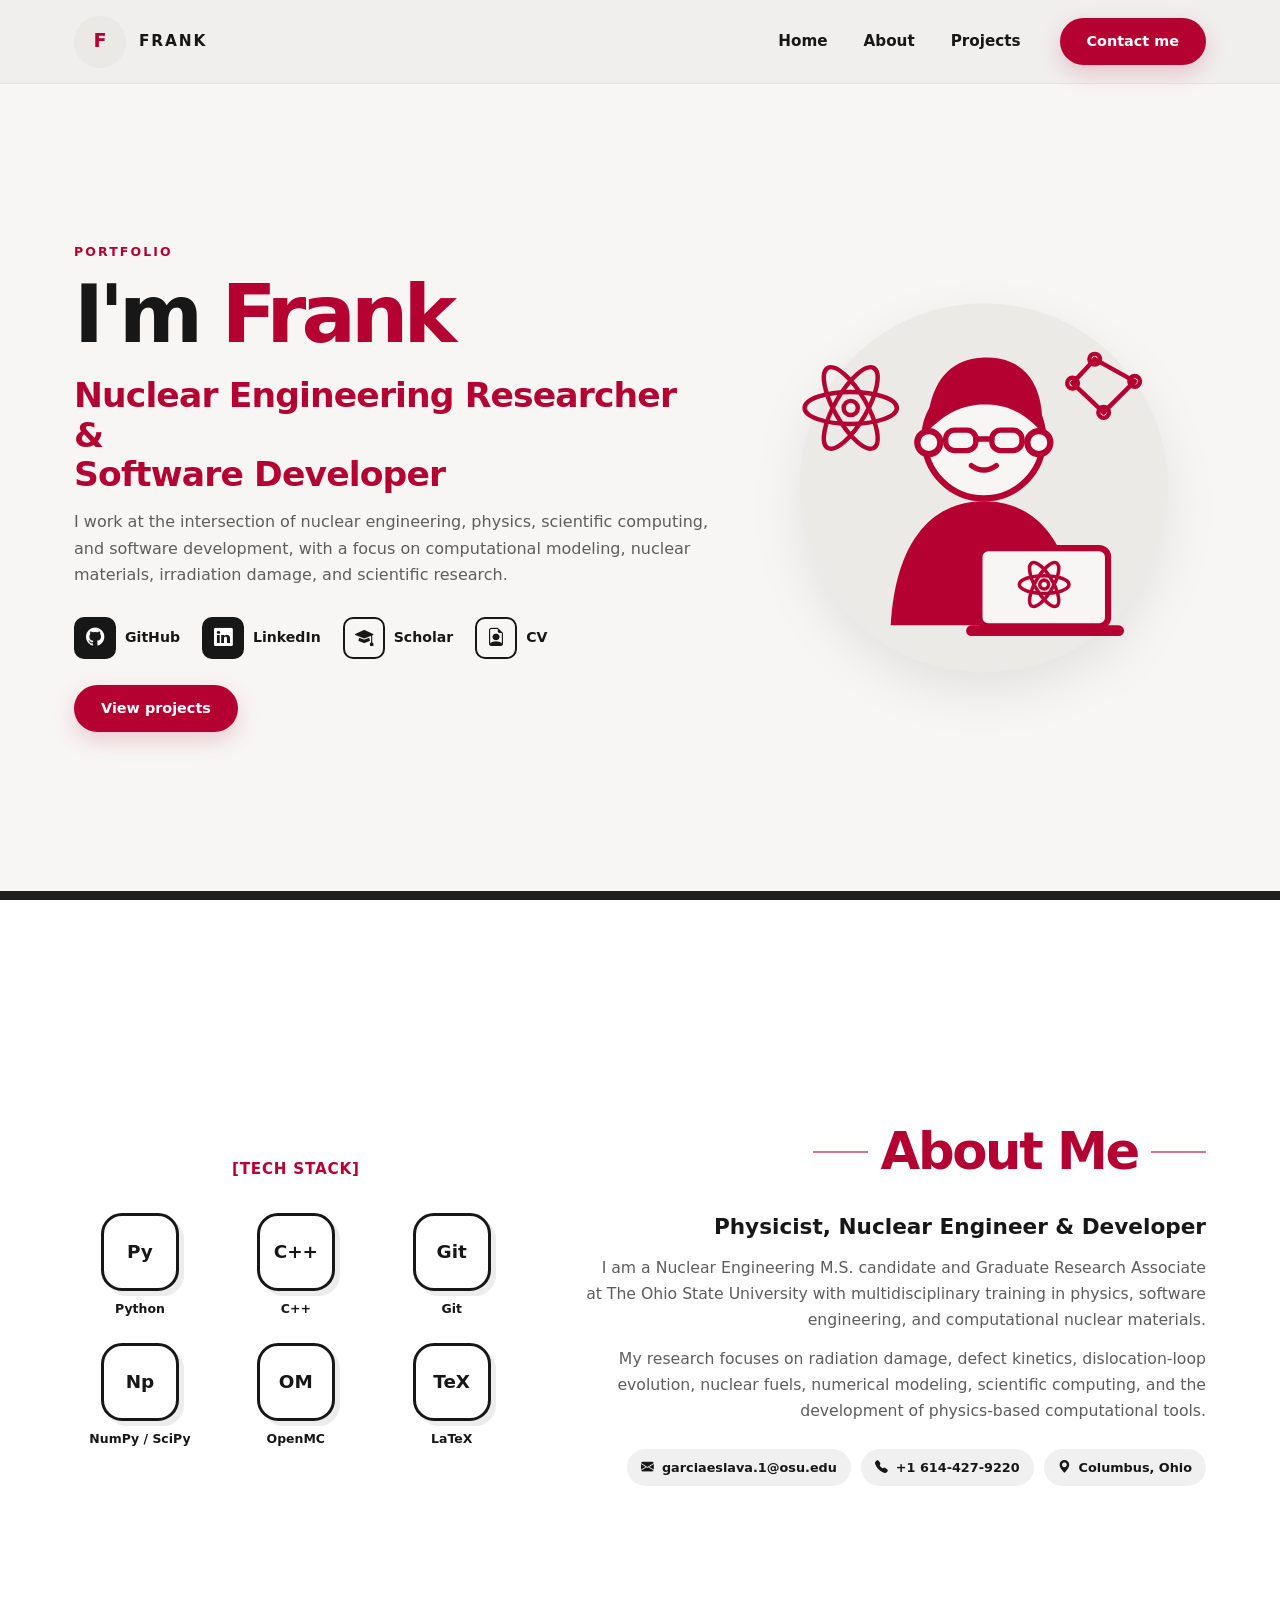
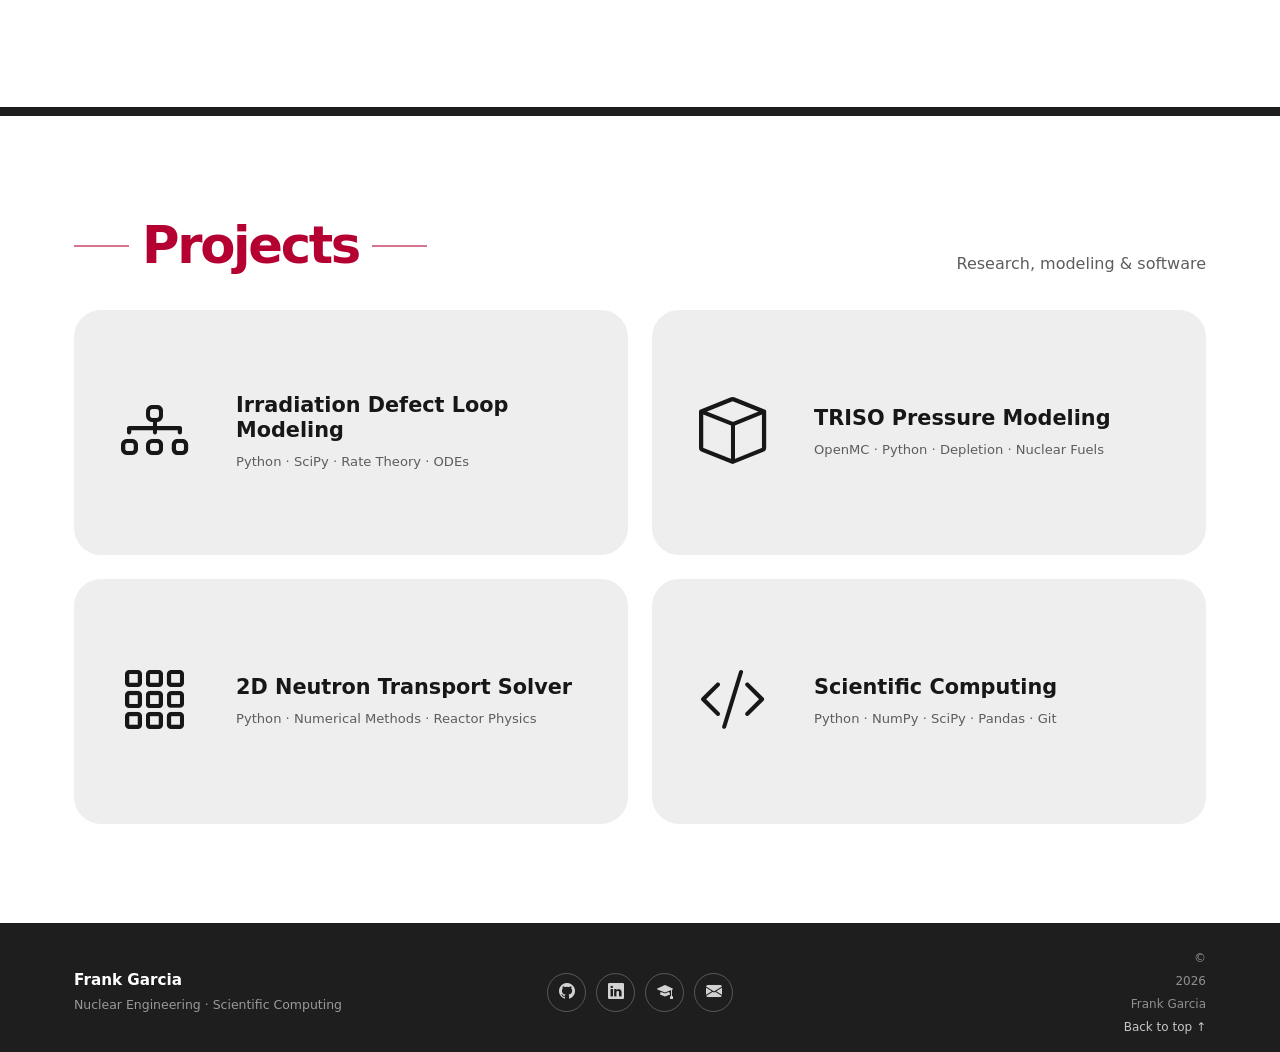
==== index.html @ aa509384 "Initial portfolio" ====
<!DOCTYPE html>
<html lang="en">

<head>
  <meta charset="UTF-8">

  <meta
    name="viewport"
    content="width=device-width, initial-scale=1.0"
  >

  <meta
    name="description"
    content="Frank Garcia — Nuclear engineering researcher, physicist, and software developer specializing in computational nuclear materials and scientific computing."
  >

  <meta name="author" content="Frank Garcia">

  <title>Frank Garcia | Portfolio</title>


  <!-- Bootstrap -->
  <link
    href="https://cdn.jsdelivr.net/npm/bootstrap@5.3.8/dist/css/bootstrap.min.css"
    rel="stylesheet"
  >

  <!-- Bootstrap Icons -->
  <link
    rel="stylesheet"
    href="https://cdn.jsdelivr.net/npm/bootstrap-icons@1.11.3/font/bootstrap-icons.min.css"
  >

  <!-- Custom styles - must come AFTER Bootstrap -->
  <link rel="stylesheet" href="styles.css">

</head>


<body>


<!-- =========================================================
     NAVBAR
========================================================= -->

<header class="site-header sticky-top">

  <nav class="navbar navbar-expand-lg">

    <div class="container portfolio-container">

      <a class="navbar-brand brand" href="#home">

        <span class="brand-mark">
          F
        </span>

        <span class="brand-text">
          FRANK
        </span>

      </a>


      <button
        class="navbar-toggler"
        type="button"
        data-bs-toggle="collapse"
        data-bs-target="#navbarMenu"
        aria-controls="navbarMenu"
        aria-expanded="false"
        aria-label="Toggle navigation"
      >
        <span class="navbar-toggler-icon"></span>
      </button>


      <div
        class="collapse navbar-collapse"
        id="navbarMenu"
      >

        <ul class="navbar-nav ms-auto align-items-lg-center">

          <li class="nav-item">
            <a class="nav-link" href="#home">
              Home
            </a>
          </li>

          <li class="nav-item">
            <a class="nav-link" href="#about">
              About
            </a>
          </li>

          <li class="nav-item">
            <a class="nav-link" href="#projects">
              Projects
            </a>
          </li>

          <li class="nav-item nav-contact">

            <a
              class="btn btn-main btn-contact"
              href="mailto:garciaeslava.1@osu.edu"
            >
              Contact me
            </a>

          </li>

        </ul>

      </div>

    </div>

  </nav>

</header>



<main>


<!-- =========================================================
     HOME
========================================================= -->

<section
  id="home"
  class="page-section hero"
>

  <div class="container portfolio-container">

    <div class="row align-items-center g-5">


      <!-- HERO TEXT -->

      <div class="col-lg-7">

        <p class="eyebrow">
          PORTFOLIO
        </p>


        <h1>
          I'm <span>Frank</span>
        </h1>


        <h2>
          Nuclear Engineering Researcher &amp;<br>
          Software Developer
        </h2>


        <p class="hero-text">

          I work at the intersection of nuclear engineering,
          physics, scientific computing, and software development,
          with a focus on computational modeling, nuclear materials,
          irradiation damage, and scientific research.

        </p>



        <!-- SOCIAL LINKS -->

        <div class="social-row">


          <a
            class="social-link"
            href="https://github.com/Worfran"
            target="_blank"
            rel="noreferrer"
          >
            <span class="social-icon">
              <i class="bi bi-github"></i>
            </span>

            <span>GitHub</span>
          </a>


          <a
            class="social-link"
            href="https://www.linkedin.com/in/frank-garcia-nuclear"
            target="_blank"
            rel="noreferrer"
          >
            <span class="social-icon">
              <i class="bi bi-linkedin"></i>
            </span>

            <span>LinkedIn</span>
          </a>


          <a
            class="social-link"
            href="https://scholar.google.com/citations?user=GPXcppIAAAAJ&hl=en"
            target="_blank"
            rel="noreferrer"
          >
            <span class="social-icon social-icon-outline">
              <i class="bi bi-mortarboard-fill"></i>
            </span>

            <span>Scholar</span>
          </a>


          <a
            class="social-link"
            href="assets/Frank_CV.pdf"
            target="_blank"
            rel="noreferrer"
          >
            <span class="social-icon social-icon-outline">
              <i class="bi bi-file-earmark-person"></i>
            </span>

            <span>CV</span>
          </a>


        </div>


        <a
          href="#projects"
          class="btn btn-main"
        >
          View projects
        </a>

      </div>



      <!-- =================================================
           HERO ILLUSTRATION
           Inline SVG so no external avatar file is needed.
      ================================================== -->

      <div class="col-lg-5">

        <div class="hero-visual">

          <svg
            class="research-avatar"
            viewBox="0 0 500 500"
            role="img"
            aria-label="Researcher working with scientific computing"
          >

            <!-- Background -->
            <circle
              class="avatar-background"
              cx="250"
              cy="250"
              r="208"
            />


            <!-- Atom decoration -->
            <g class="avatar-line avatar-decoration">

              <circle cx="100" cy="160" r="8"/>

              <ellipse
                cx="100"
                cy="160"
                rx="52"
                ry="18"
              />

              <ellipse
                cx="100"
                cy="160"
                rx="52"
                ry="18"
                transform="rotate(60 100 160)"
              />

              <ellipse
                cx="100"
                cy="160"
                rx="52"
                ry="18"
                transform="rotate(120 100 160)"
              />

            </g>


            <!-- Lattice decoration -->
            <g class="avatar-line avatar-decoration">

              <line x1="375" y1="105" x2="420" y2="130"/>
              <line x1="420" y1="130" x2="385" y2="165"/>
              <line x1="385" y1="165" x2="350" y2="132"/>
              <line x1="350" y1="132" x2="375" y2="105"/>

              <circle cx="375" cy="105" r="6"/>
              <circle cx="420" cy="130" r="6"/>
              <circle cx="385" cy="165" r="6"/>
              <circle cx="350" cy="132" r="6"/>

            </g>


            <!-- Body -->
            <path
              class="avatar-primary"
              d="
                M145 405
                C150 315 188 265 250 265
                C312 265 350 315 355 405
                Z
              "
            />


            <!-- Head -->
            <circle
              class="avatar-face"
              cx="250"
              cy="195"
              r="67"
            />


            <!-- Hair -->
            <path
              class="avatar-primary"
              d="
                M186 187
                C188 120 221 103 253 103
                C291 103 319 127 316 188
                C295 164 275 156 251 156
                C229 156 208 164 186 187
                Z
              "
            />


            <!-- Ears -->
            <circle
              class="avatar-face"
              cx="188"
              cy="199"
              r="13"
            />

            <circle
              class="avatar-face"
              cx="312"
              cy="199"
              r="13"
            />


            <!-- Glasses -->
            <g class="avatar-line">

              <rect
                x="207"
                y="185"
                width="34"
                height="23"
                rx="10"
              />

              <rect
                x="259"
                y="185"
                width="34"
                height="23"
                rx="10"
              />

              <line
                x1="241"
                y1="195"
                x2="259"
                y2="195"
              />

            </g>


            <!-- Face -->
            <g class="avatar-line">

              <path
                d="M236 225 Q250 235 264 225"
              />

            </g>


            <!-- Laptop -->
            <g>

              <rect
                class="avatar-laptop"
                x="245"
                y="318"
                width="145"
                height="88"
                rx="10"
              />


              <!-- atom on laptop -->
              <g class="avatar-line avatar-small-atom">

                <circle
                  cx="318"
                  cy="359"
                  r="5"
                />

                <ellipse
                  cx="318"
                  cy="359"
                  rx="28"
                  ry="10"
                />

                <ellipse
                  cx="318"
                  cy="359"
                  rx="28"
                  ry="10"
                  transform="rotate(60 318 359)"
                />

                <ellipse
                  cx="318"
                  cy="359"
                  rx="28"
                  ry="10"
                  transform="rotate(120 318 359)"
                />

              </g>


              <rect
                class="avatar-primary"
                x="230"
                y="405"
                width="178"
                height="12"
                rx="6"
              />

            </g>


          </svg>

        </div>

      </div>


    </div>

  </div>

</section>



<!-- =========================================================
     ABOUT
========================================================= -->

<section
  id="about"
  class="page-section about"
>

  <div class="container portfolio-container">

    <div class="row align-items-center g-5">


      <!-- =================================================
           TECH STACK
      ================================================== -->

      <div class="col-lg-5">

        <div class="tech-panel">

          <p class="section-kicker">
            [TECH STACK]
          </p>


          <div class="row g-4">


            <div class="col-4">

              <div class="tech">

                <div class="tech-logo">
                  Py
                </div>

                <span>Python</span>

              </div>

            </div>


            <div class="col-4">

              <div class="tech">

                <div class="tech-logo">
                  C++
                </div>

                <span>C++</span>

              </div>

            </div>


            <div class="col-4">

              <div class="tech">

                <div class="tech-logo">
                  Git
                </div>

                <span>Git</span>

              </div>

            </div>


            <div class="col-4">

              <div class="tech">

                <div class="tech-logo">
                  Np
                </div>

                <span>NumPy / SciPy</span>

              </div>

            </div>


            <div class="col-4">

              <div class="tech">

                <div class="tech-logo">
                  OM
                </div>

                <span>OpenMC</span>

              </div>

            </div>


            <div class="col-4">

              <div class="tech">

                <div class="tech-logo">
                  TeX
                </div>

                <span>LaTeX</span>

              </div>

            </div>


          </div>

        </div>

      </div>



      <!-- =================================================
           ABOUT TEXT
      ================================================== -->

      <div class="col-lg-7">

        <div class="about-copy">


          <div class="section-title-row section-title-right">

            <span class="title-line"></span>

            <h2>
              About Me
            </h2>

            <span class="title-line"></span>

          </div>


          <h3>
            Physicist, Nuclear Engineer &amp; Developer
          </h3>


          <p>

            I am a Nuclear Engineering M.S. candidate and
            Graduate Research Associate at The Ohio State University
            with multidisciplinary training in physics, software
            engineering, and computational nuclear materials.

          </p>


          <p>

            My research focuses on radiation damage, defect kinetics,
            dislocation-loop evolution, nuclear fuels, numerical
            modeling, scientific computing, and the development of
            physics-based computational tools.

          </p>



          <!-- CONTACT -->

          <div class="contact-row">


            <a
              href="mailto:garciaeslava.1@osu.edu"
              class="contact-pill"
            >

              <i class="bi bi-envelope-fill"></i>

              garciaeslava.1@osu.edu

            </a>


            <a
              href="tel:+16144279220"
              class="contact-pill"
            >

              <i class="bi bi-telephone-fill"></i>

              +1 614-427-9220

            </a>


            <span class="contact-pill">

              <i class="bi bi-geo-alt-fill"></i>

              Columbus, Ohio

            </span>


          </div>


        </div>

      </div>


    </div>

  </div>

</section>



<!-- =========================================================
     PROJECTS
========================================================= -->

<section
  id="projects"
  class="page-section projects"
>

  <div class="container portfolio-container">


    <!-- HEADER -->

    <div class="projects-header">

      <div class="section-title-row">

        <span class="title-line"></span>

        <h2>
          Projects
        </h2>

        <span class="title-line"></span>

      </div>


      <p>
        Research, modeling &amp; software
      </p>

    </div>



    <div class="row g-4">


      <!-- =================================================
           PROJECT 1
      ================================================== -->

      <div class="col-md-6">

        <article
          class="project-card"
          tabindex="0"
        >


          <!-- DEFAULT STATE -->

          <div class="project-summary">


            <div class="project-icon">
              <i class="bi bi-diagram-3"></i>
            </div>


            <div class="project-summary-copy">

              <h3>
                Irradiation Defect Loop Modeling
              </h3>

              <p>
                Python · SciPy · Rate Theory · ODEs
              </p>

            </div>


          </div>



          <!-- HOVER STATE -->

          <div class="project-details">

            <h3>
              Irradiation Defect Loop Modeling
            </h3>


            <p>

              Physics-based rate-theory modeling of
              irradiation-induced point defects and dislocation-loop
              evolution in uranium-based nuclear materials. The work
              combines stiff ODE systems, temperature-dependent defect
              kinetics, experimental TEM measurements, and nonlinear
              parameter estimation.

            </p>


            <!--
            When a publication/repository becomes public,
            add the corresponding button here:

            <div class="project-actions">

              <a
                class="project-link"
                href="YOUR_GITHUB_URL"
                target="_blank"
                rel="noreferrer"
              >
                <i class="bi bi-github"></i>
                GitHub
              </a>

              <a
                class="project-link"
                href="YOUR_PUBLICATION_URL"
                target="_blank"
                rel="noreferrer"
              >
                <i class="bi bi-file-earmark-text"></i>
                Publication
              </a>

            </div>
            -->

          </div>


        </article>

      </div>



      <!-- =================================================
           PROJECT 2
      ================================================== -->

      <div class="col-md-6">

        <article
          class="project-card"
          tabindex="0"
        >


          <div class="project-summary">


            <div class="project-icon">
              <i class="bi bi-box"></i>
            </div>


            <div class="project-summary-copy">

              <h3>
                TRISO Pressure Modeling
              </h3>

              <p>
                OpenMC · Python · Depletion · Nuclear Fuels
              </p>

            </div>


          </div>



          <div class="project-details">

            <h3>
              TRISO Pressure Modeling
            </h3>


            <p>

              Computational modeling of internal pressure buildup
              in TRISO fuel particles caused by helium and
              fission-gas production. OpenMC depletion calculations
              are coupled with gas-inventory and thermodynamic
              calculations to study pressure evolution during
              irradiation and post-irradiation cooling.

            </p>


            <!--
            Optional links go here when available.
            -->


          </div>


        </article>

      </div>



      <!-- =================================================
           PROJECT 3
      ================================================== -->

      <div class="col-md-6">

        <article
          class="project-card"
          tabindex="0"
        >


          <div class="project-summary">


            <div class="project-icon">
              <i class="bi bi-grid-3x3-gap"></i>
            </div>


            <div class="project-summary-copy">

              <h3>
                2D Neutron Transport Solver
              </h3>

              <p>
                Python · Numerical Methods · Reactor Physics
              </p>

            </div>


          </div>



          <div class="project-details">

            <h3>
              2D Neutron Transport Solver
            </h3>


            <p>

              Development of a two-dimensional one-group neutron
              transport solver for reactor-physics calculations,
              including numerical discretization, transport boundary
              conditions, matrix construction, numerical solution,
              and verification.

            </p>


            <!--
            Optional GitHub link can go here.
            -->


          </div>


        </article>

      </div>



      <!-- =================================================
           PROJECT 4
      ================================================== -->

      <div class="col-md-6">

        <article
          class="project-card"
          tabindex="0"
        >


          <div class="project-summary">


            <div class="project-icon">
              <i class="bi bi-code-slash"></i>
            </div>


            <div class="project-summary-copy">

              <h3>
                Scientific Computing
              </h3>

              <p>
                Python · NumPy · SciPy · Pandas · Git
              </p>

            </div>


          </div>



          <div class="project-details">

            <h3>
              Scientific Computing &amp; Data Analysis
            </h3>


            <p>

              Development of scientific-computing tools for numerical
              simulation, data processing, visualization, parameter
              estimation, optimization, and reproducible computational
              workflows across physics and nuclear engineering
              applications.

            </p>


            <!--
            Use this when you have a specific repository:

            <div class="project-actions">

              <a
                class="project-link"
                href="YOUR_REPOSITORY_URL"
                target="_blank"
                rel="noreferrer"
              >
                <i class="bi bi-github"></i>
                GitHub
              </a>

            </div>
            -->


          </div>


        </article>

      </div>


    </div>

  </div>

</section>


</main>



<!-- =========================================================
     FOOTER
========================================================= -->

<footer class="site-footer">

  <div class="container portfolio-container">

    <div class="footer-content">


      <div>

        <strong>
          Frank Garcia
        </strong>

        <p>
          Nuclear Engineering · Scientific Computing
        </p>

      </div>



      <div class="footer-links">


        <a
          href="https://github.com/Worfran"
          target="_blank"
          rel="noreferrer"
          aria-label="GitHub"
        >
          <i class="bi bi-github"></i>
        </a>


        <a
          href="https://www.linkedin.com/in/frank-garcia-nuclear"
          target="_blank"
          rel="noreferrer"
          aria-label="LinkedIn"
        >
          <i class="bi bi-linkedin"></i>
        </a>


        <a
          href="https://scholar.google.com/citations?user=GPXcppIAAAAJ&hl=en"
          target="_blank"
          rel="noreferrer"
          aria-label="Google Scholar"
        >
          <i class="bi bi-mortarboard-fill"></i>
        </a>


        <a
          href="mailto:garciaeslava.1@osu.edu"
          aria-label="Email"
        >
          <i class="bi bi-envelope-fill"></i>
        </a>


      </div>



      <div class="footer-copyright">

        © <span id="year"></span> Frank Garcia

        <a href="#home">
          Back to top ↑
        </a>

      </div>


    </div>

  </div>

</footer>



<!-- Bootstrap JS -->
<script
  src="https://cdn.jsdelivr.net/npm/bootstrap@5.3.8/dist/js/bootstrap.bundle.min.js"
></script>


<script>

  document.getElementById("year").textContent =
    new Date().getFullYear();


  /*
   * Close mobile menu after selecting a navigation link.
   */

  const navbarMenu =
    document.getElementById("navbarMenu");


  document
    .querySelectorAll("#navbarMenu .nav-link")
    .forEach((link) => {

      link.addEventListener("click", () => {

        if (navbarMenu.classList.contains("show")) {

          bootstrap.Collapse
            .getOrCreateInstance(navbarMenu)
            .hide();

        }

      });

    });

</script>


</body>

</html>
---- styles.css ----
/* ==========================================================
   VARIABLES
========================================================== */

:root {

  --accent: #b50032;
  --accent-dark: #870026;

  --ink: #171717;
  --muted: #5d5d5d;

  --paper: #f7f6f4;
  --white: #ffffff;

  --card: #eeeeee;
  --light-border: #dedede;

  --dark: #1e1e1e;

  --nav-height: 84px;

  /*
   * This restores approximately the width of the
   * ORIGINAL version you preferred.
   */
  --portfolio-width: 1180px;

}



/* ==========================================================
   RESET / BOOTSTRAP OVERRIDES
========================================================== */

html {

  scroll-behavior: smooth;

  scroll-padding-top:
    var(--nav-height);

}


body {

  margin: 0;

  color:
    var(--ink);

  background:
    var(--dark);

  font-family:
    Inter,
    ui-sans-serif,
    system-ui,
    -apple-system,
    BlinkMacSystemFont,
    "Segoe UI",
    sans-serif;

  overflow-x:
    hidden;

}


/*
 * IMPORTANT
 *
 * Bootstrap normally makes <a> elements blue.
 * We override that globally here.
 */

a,
a:visited {

  color:
    inherit;

  text-decoration:
    none;

}


a:hover {

  color:
    inherit;

}



/* ==========================================================
   PORTFOLIO WIDTH
========================================================== */

/*
 * Bootstrap's normal .container becomes too wide on your
 * monitor.
 *
 * This brings back the horizontal margins from the first
 * version.
 */

.portfolio-container {

  width:
    100%;

  max-width:
    var(--portfolio-width) !important;

  padding-left:
    24px;

  padding-right:
    24px;

}



/* ==========================================================
   NAVBAR
========================================================== */

.site-header {

  height:
    var(--nav-height);

  background:
    rgba(247, 246, 244, 0.97);

  border-bottom:
    1px solid
    rgba(0, 0, 0, 0.05);

  backdrop-filter:
    blur(12px);

}


.navbar {

  height:
    100%;

  padding:
    0;

}


.navbar-brand {

  padding:
    0;

  margin:
    0;

}


.brand {

  display:
    flex;

  align-items:
    center;

  gap:
    13px;

}


.brand-mark {

  width:
    52px;

  height:
    52px;

  display:
    grid;

  place-items:
    center;

  border-radius:
    50%;

  background:
    #ebe9e6;

  color:
    var(--accent);

  font-size:
    1.2rem;

  font-weight:
    900;

}


.brand-text {

  color:
    var(--ink);

  font-size:
    0.96rem;

  font-weight:
    800;

  letter-spacing:
    0.12em;

}


.navbar-nav {

  gap:
    10px;

}


.nav-link {

  position:
    relative;

  padding:
    12px 13px !important;

  color:
    var(--ink) !important;

  font-size:
    0.95rem;

  font-weight:
    650;

}


.nav-link::after {

  content:
    "";

  position:
    absolute;

  left:
    13px;

  bottom:
    5px;

  width:
    0;

  height:
    2px;

  background:
    var(--accent);

  transition:
    width 0.2s ease;

}


.nav-link:hover::after {

  width:
    calc(100% - 26px);

}


.nav-contact {

  margin-left:
    16px;

}


.btn-main {

  padding:
    13px 27px;

  border:
    0;

  border-radius:
    999px;

  background:
    var(--accent);

  color:
    white !important;

  font-size:
    0.9rem;

  font-weight:
    800;

  box-shadow:
    0 8px 22px
    rgba(181, 0, 50, 0.18);

  transition:
    background 0.2s ease,
    transform 0.2s ease,
    box-shadow 0.2s ease;

}


.btn-main:hover,
.btn-main:focus {

  background:
    var(--accent-dark);

  color:
    white !important;

  transform:
    translateY(-2px);

  box-shadow:
    0 11px 28px
    rgba(181, 0, 50, 0.24);

}



/* ==========================================================
   FULL SCREEN SECTIONS
========================================================== */

/*
 * Every page fills at least one browser viewport.
 *
 * If content ever becomes taller, it is allowed to grow
 * rather than being clipped.
 */

.page-section {

  min-height:
    calc(
      100vh -
      var(--nav-height)
    );

  display:
    flex;

  align-items:
    center;

  border-bottom:
    9px solid
    var(--dark);

  scroll-margin-top:
    var(--nav-height);

}



/* ==========================================================
   HERO
========================================================== */

.hero {

  background:
    var(--paper);

}


.eyebrow {

  margin:
    0 0 14px;

  color:
    var(--accent);

  font-size:
    0.78rem;

  font-weight:
    900;

  letter-spacing:
    0.17em;

}


.hero h1 {

  margin:
    0;

  color:
    var(--ink);

  font-size:
    clamp(
      3.7rem,
      6.3vw,
      5.8rem
    );

  font-weight:
    750;

  line-height:
    0.95;

  letter-spacing:
    -0.06em;

}


.hero h1 span {

  color:
    var(--accent);

}


.hero h2 {

  margin:
    24px 0 15px;

  color:
    var(--accent);

  font-size:
    clamp(
      1.6rem,
      2.7vw,
      2.2rem
    );

  font-weight:
    750;

  line-height:
    1.14;

  letter-spacing:
    -0.025em;

}


.hero-text {

  max-width:
    670px;

  margin:
    0;

  color:
    var(--muted);

  font-size:
    1rem;

  line-height:
    1.65;

}



/* ==========================================================
   HERO SOCIAL LINKS
========================================================== */

.social-row {

  display:
    flex;

  flex-wrap:
    wrap;

  align-items:
    center;

  gap:
    22px;

  margin:
    28px 0 26px;

}


.social-link,
.social-link:visited {

  display:
    flex;

  align-items:
    center;

  gap:
    9px;

  color:
    var(--ink);

  font-size:
    0.88rem;

  font-weight:
    700;

  transition:
    color 0.2s ease,
    transform 0.2s ease;

}


.social-link:hover {

  color:
    var(--accent);

  transform:
    translateY(-2px);

}


.social-icon {

  width:
    42px;

  height:
    42px;

  display:
    grid;

  place-items:
    center;

  border-radius:
    10px;

  background:
    var(--ink);

  color:
    white;

  font-size:
    1.15rem;

  transition:
    background 0.2s ease,
    border-color 0.2s ease,
    color 0.2s ease;

}


.social-icon-outline {

  background:
    transparent;

  color:
    var(--ink);

  border:
    2px solid
    var(--ink);

}


.social-link:hover
.social-icon {

  background:
    var(--accent);

  border-color:
    var(--accent);

  color:
    white;

}



/* ==========================================================
   NEW HERO AVATAR
========================================================== */

.hero-visual {

  display:
    flex;

  justify-content:
    center;

  align-items:
    center;

}


.research-avatar {

  width:
    min(
      100%,
      445px
    );

  height:
    auto;

  filter:
    drop-shadow(
      0 20px 24px
      rgba(0, 0, 0, 0.08)
    );

}


.avatar-background {

  fill:
    #eceae7;

}


.avatar-primary {

  fill:
    var(--accent);

}


.avatar-face {

  fill:
    #f7f6f4;

  stroke:
    var(--accent);

  stroke-width:
    7px;

}


.avatar-line {

  fill:
    none;

  stroke:
    var(--accent);

  stroke-width:
    6px;

  stroke-linecap:
    round;

  stroke-linejoin:
    round;

}


.avatar-decoration {

  stroke-width:
    5px;

}


.avatar-laptop {

  fill:
    #f7f6f4;

  stroke:
    var(--accent);

  stroke-width:
    7px;

}


.avatar-small-atom {

  stroke-width:
    4px;

}



/* ==========================================================
   ABOUT
========================================================== */

.about {

  background:
    var(--white);

}


.tech-panel {

  max-width:
    480px;

}


.section-kicker {

  margin:
    0 0 32px;

  color:
    var(--accent);

  font-size:
    0.95rem;

  font-weight:
    900;

  letter-spacing:
    0.05em;

  text-align:
    center;

}


.tech {

  display:
    flex;

  flex-direction:
    column;

  align-items:
    center;

  gap:
    9px;

  color:
    var(--ink);

  font-size:
    0.78rem;

  font-weight:
    700;

  text-align:
    center;

}


.tech-logo {

  width:
    78px;

  height:
    78px;

  display:
    grid;

  place-items:
    center;

  border:
    3px solid
    var(--ink);

  border-radius:
    21px;

  background:
    white;

  color:
    var(--ink);

  font-size:
    1.15rem;

  font-weight:
    900;

  box-shadow:
    5px 5px 0
    #ececec;

  transition:
    transform 0.2s ease,
    color 0.2s ease,
    border-color 0.2s ease;

}


.tech:hover
.tech-logo {

  transform:
    translateY(-4px);

  color:
    var(--accent);

  border-color:
    var(--accent);

}



/* ==========================================================
   SECTION TITLES
========================================================== */

.section-title-row {

  display:
    flex;

  align-items:
    center;

  gap:
    13px;

}


.section-title-right {

  justify-content:
    flex-end;

}


.section-title-row h2 {

  margin:
    0;

  color:
    var(--accent);

  font-size:
    clamp(
      2.4rem,
      4vw,
      3.2rem
    );

  font-weight:
    750;

  letter-spacing:
    -0.045em;

}


.title-line {

  width:
    55px;

  height:
    2px;

  background:
    var(--accent);

  opacity:
    0.55;

}



/* ==========================================================
   ABOUT TEXT
========================================================== */

.about-copy {

  text-align:
    right;

}


.about-copy h3 {

  margin:
    31px 0 16px;

  color:
    var(--ink);

  font-size:
    1.35rem;

  font-weight:
    750;

}


.about-copy p {

  max-width:
    620px;

  margin:
    0 0 13px auto;

  color:
    var(--muted);

  font-size:
    0.98rem;

  line-height:
    1.65;

}


.contact-row {

  display:
    flex;

  justify-content:
    flex-end;

  flex-wrap:
    wrap;

  gap:
    10px;

  margin-top:
    25px;

}


.contact-pill,
.contact-pill:visited {

  display:
    inline-flex;

  align-items:
    center;

  gap:
    8px;

  padding:
    9px 14px;

  border-radius:
    999px;

  background:
    #f0f0f0;

  color:
    var(--ink);

  font-size:
    0.8rem;

  font-weight:
    700;

  transition:
    transform 0.2s ease,
    background 0.2s ease,
    color 0.2s ease;

}


a.contact-pill:hover {

  transform:
    translateY(-2px);

  background:
    var(--accent);

  color:
    white;

}



/* ==========================================================
   PROJECTS
========================================================== */

.projects {

  background:
    white;

}


.projects-header {

  display:
    flex;

  justify-content:
    space-between;

  align-items:
    flex-end;

  gap:
    24px;

  margin-bottom:
    34px;

}


.projects-header p {

  margin:
    0;

  color:
    var(--muted);

  font-size:
    1rem;

}



/* ==========================================================
   PROJECT CARD
========================================================== */

.project-card {

  position:
    relative;

  height:
    245px;

  overflow:
    hidden;

  border:
    0;

  border-radius:
    27px;

  background:
    var(--card);

  color:
    var(--ink);

  cursor:
    pointer;

  outline:
    none;

  transition:
    background 0.28s ease,
    color 0.28s ease,
    transform 0.28s ease,
    box-shadow 0.28s ease;

}



/* DEFAULT CARD */

.project-summary {

  position:
    absolute;

  inset:
    0;

  display:
    grid;

  grid-template-columns:
    108px
    minmax(0, 1fr);

  align-items:
    center;

  gap:
    24px;

  padding:
    30px;

  opacity:
    1;

  transition:
    opacity 0.2s ease,
    transform 0.28s ease;

}


.project-icon {

  width:
    100px;

  height:
    100px;

  display:
    grid;

  place-items:
    center;

  color:
    var(--ink);

  font-size:
    4.2rem;

  transition:
    color 0.25s ease;

}


.project-summary-copy {

  min-width:
    0;

}


.project-summary h3 {

  margin:
    0 0 9px;

  color:
    var(--ink);

  font-size:
    1.3rem;

  font-weight:
    750;

  line-height:
    1.2;

}


.project-summary p {

  margin:
    0;

  color:
    var(--muted);

  font-size:
    0.82rem;

}



/* ==========================================================
   HOVER DESCRIPTION
========================================================== */

.project-details {

  position:
    absolute;

  inset:
    0;

  display:
    flex;

  flex-direction:
    column;

  justify-content:
    center;

  padding:
    32px 38px;

  opacity:
    0;

  transform:
    translateY(16px);

  pointer-events:
    none;

  transition:
    opacity 0.28s ease,
    transform 0.28s ease;

}


.project-details h3 {

  margin:
    0 0 12px;

  color:
    white;

  font-size:
    1.4rem;

  font-weight:
    750;

}


.project-details p {

  max-width:
    500px;

  margin:
    0;

  color:
    rgba(255, 255, 255, 0.92);

  font-size:
    0.87rem;

  line-height:
    1.58;

}



/* ==========================================================
   PROJECT HOVER
========================================================== */

.project-card:hover,
.project-card:focus,
.project-card:focus-within {

  background:
    var(--accent);

  transform:
    translateY(-5px);

  box-shadow:
    0 18px 40px
    rgba(0, 0, 0, 0.15);

}


.project-card:hover
.project-summary,

.project-card:focus
.project-summary,

.project-card:focus-within
.project-summary {

  opacity:
    0;

  transform:
    translateY(-15px);

}


.project-card:hover
.project-details,

.project-card:focus
.project-details,

.project-card:focus-within
.project-details {

  opacity:
    1;

  transform:
    translateY(0);

  pointer-events:
    auto;

}



/* ==========================================================
   OPTIONAL PROJECT LINKS
========================================================== */

.project-actions {

  display:
    flex;

  flex-wrap:
    wrap;

  gap:
    10px;

  margin-top:
    18px;

}


.project-link,
.project-link:visited {

  display:
    inline-flex;

  align-items:
    center;

  gap:
    7px;

  padding:
    8px 16px;

  border:
    1.5px solid white;

  border-radius:
    999px;

  color:
    white;

  font-size:
    0.73rem;

  font-weight:
    800;

  transition:
    background 0.2s ease,
    color 0.2s ease,
    transform 0.2s ease;

}


.project-link:hover {

  transform:
    translateY(-1px);

  background:
    white;

  color:
    var(--accent);

}



/* ==========================================================
   FOOTER
========================================================== */

.site-footer {

  background:
    var(--dark);

  color:
    rgba(255, 255, 255, 0.82);

}


.footer-content {

  min-height:
    120px;

  display:
    grid;

  grid-template-columns:
    1fr auto 1fr;

  align-items:
    center;

  gap:
    30px;

}


.footer-content strong {

  display:
    block;

  margin-bottom:
    4px;

  color:
    white;

  font-size:
    0.95rem;

}


.footer-content p {

  margin:
    0;

  color:
    rgba(255, 255, 255, 0.55);

  font-size:
    0.78rem;

}


.footer-links {

  display:
    flex;

  align-items:
    center;

  justify-content:
    center;

  gap:
    10px;

}


.footer-links a,
.footer-links a:visited {

  width:
    39px;

  height:
    39px;

  display:
    grid;

  place-items:
    center;

  border:
    1px solid
    rgba(255, 255, 255, 0.25);

  border-radius:
    50%;

  color:
    rgba(255, 255, 255, 0.8);

  transition:
    background 0.2s ease,
    border-color 0.2s ease,
    color 0.2s ease;

}


.footer-links a:hover {

  border-color:
    var(--accent);

  background:
    var(--accent);

  color:
    white;

}


.footer-copyright {

  display:
    flex;

  flex-direction:
    column;

  align-items:
    flex-end;

  gap:
    5px;

  color:
    rgba(255, 255, 255, 0.5);

  font-size:
    0.75rem;

}


.footer-copyright a,
.footer-copyright a:visited {

  color:
    rgba(255, 255, 255, 0.75);

}


.footer-copyright a:hover {

  color:
    white;

}



/* ==========================================================
   TABLET
========================================================== */

@media (max-width: 991px) {

  .page-section {

    min-height:
      calc(
        100vh -
        var(--nav-height)
      );

    padding:
      65px 0;

  }


  .navbar-collapse {

    margin-top:
      12px;

    padding:
      18px;

    border-radius:
      18px;

    background:
      white;

    box-shadow:
      0 12px 30px
      rgba(0, 0, 0, 0.1);

  }


  .nav-contact {

    margin:
      10px 0 0;

  }


  .btn-contact {

    width:
      100%;

  }


  .hero-visual {

    margin-top:
      10px;

  }


  .research-avatar {

    max-width:
      340px;

  }


  .tech-panel {

    margin:
      auto;

  }


  .section-title-right {

    justify-content:
      flex-start;

  }


  .about-copy {

    text-align:
      left;

  }


  .about-copy p {

    margin-left:
      0;

  }


  .contact-row {

    justify-content:
      flex-start;

  }


  .footer-content {

    grid-template-columns:
      1fr;

    padding:
      30px 0;

    text-align:
      center;

  }


  .footer-copyright {

    align-items:
      center;

  }

}



/* ==========================================================
   MOBILE
========================================================== */

@media (max-width: 767px) {

  :root {

    --nav-height:
      72px;

  }


  .portfolio-container {

    padding-left:
      20px;

    padding-right:
      20px;

  }


  .brand-mark {

    width:
      44px;

    height:
      44px;

  }


  .hero h1 {

    font-size:
      clamp(
        3.4rem,
        17vw,
        5rem
      );

  }


  .hero h2 br {

    display:
      none;

  }


  .research-avatar {

    max-width:
      300px;

  }


  .tech-logo {

    width:
      66px;

    height:
      66px;

    border-radius:
      17px;

    font-size:
      1rem;

  }


  .projects-header {

    flex-direction:
      column;

    align-items:
      flex-start;

  }


  .project-card {

    height:
      255px;

  }


  .project-summary {

    grid-template-columns:
      75px
      minmax(0, 1fr);

    gap:
      18px;

    padding:
      24px;

  }


  .project-icon {

    width:
      70px;

    height:
      70px;

    font-size:
      3rem;

  }


  .project-details {

    padding:
      25px;

  }

}
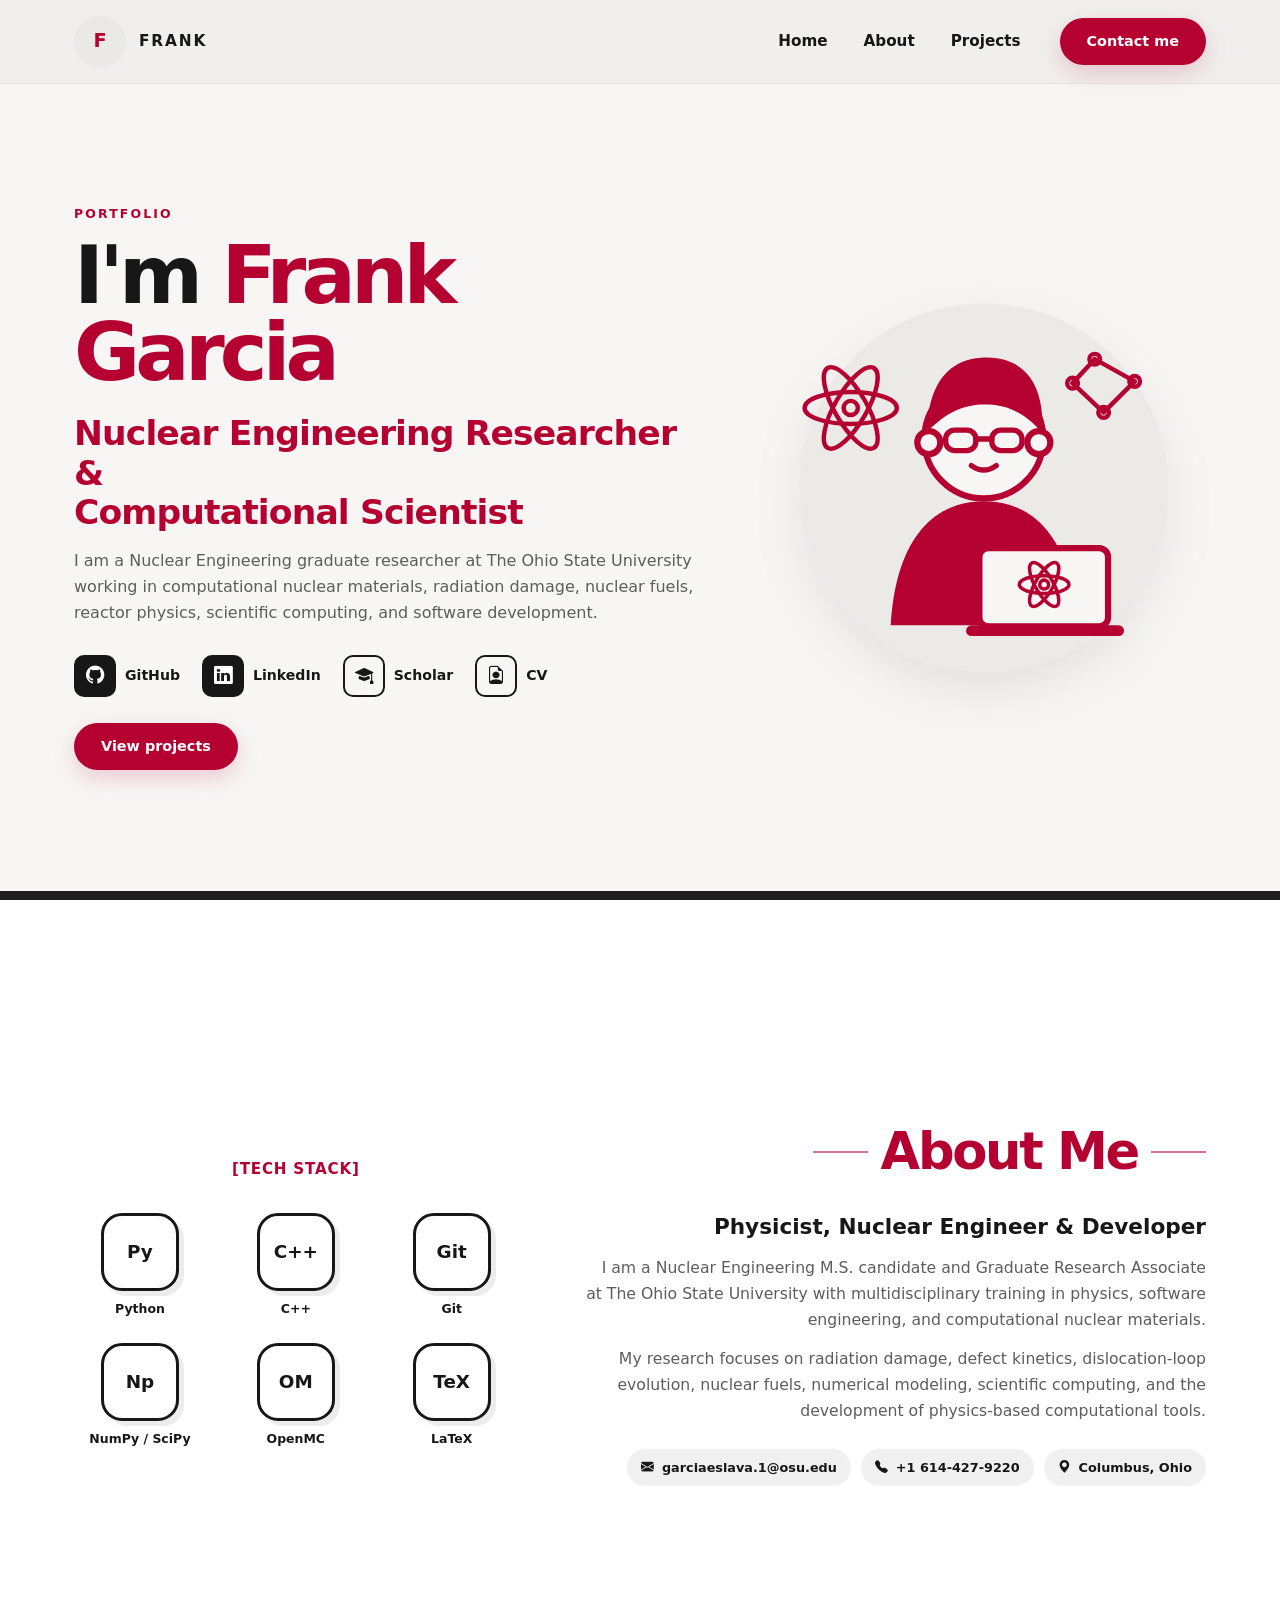
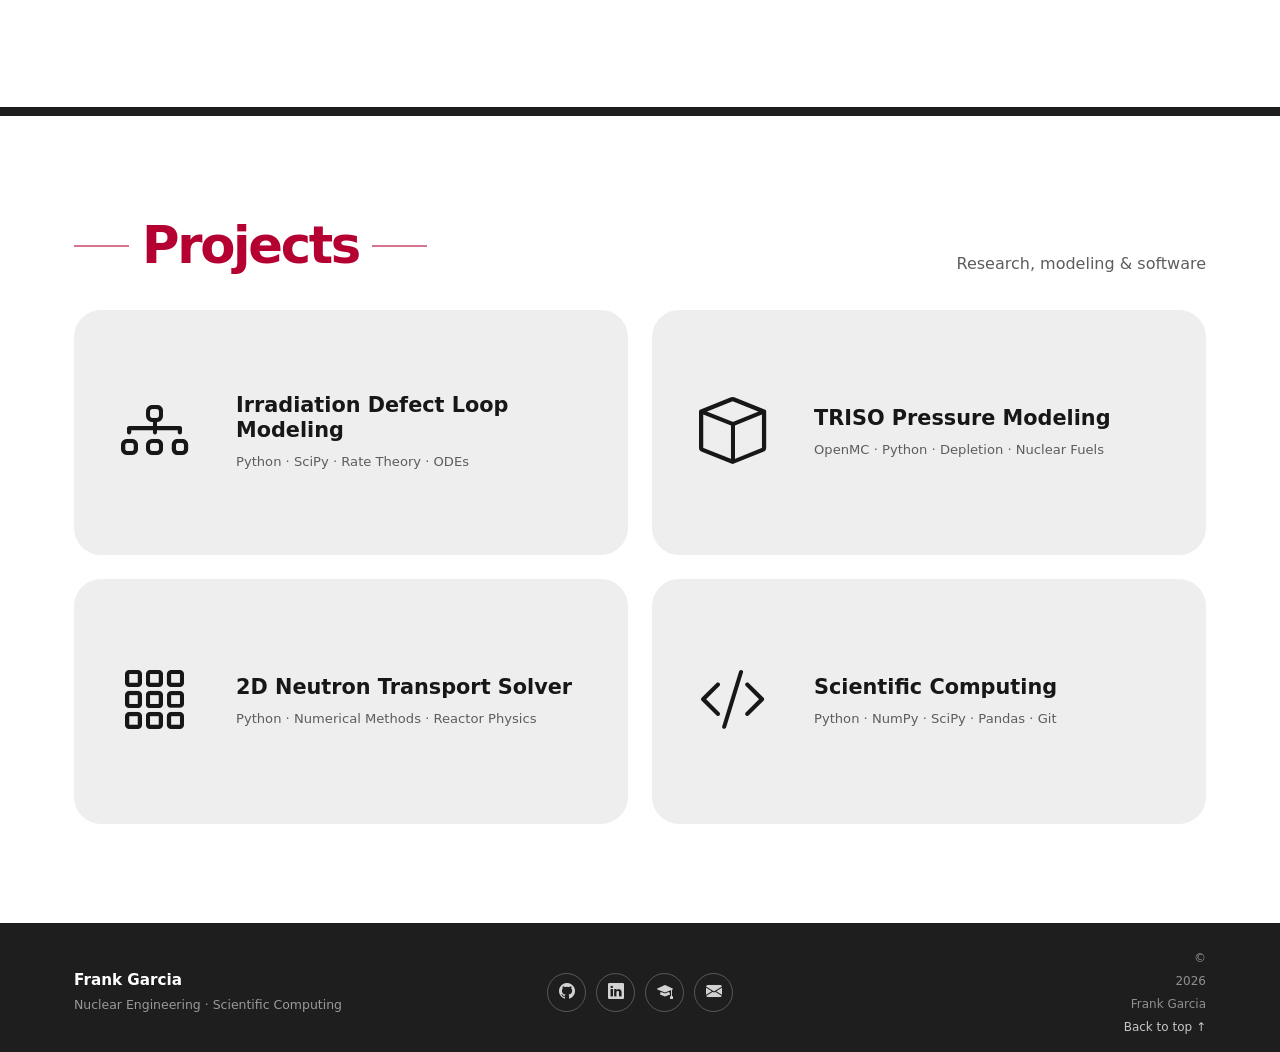
==== commit a67e901f: "Improving search results" ====
--- a/index.html
+++ b/index.html
@@ -9,14 +9,121 @@
     content="width=device-width, initial-scale=1.0"
   >
 
+  <!-- Primary SEO -->
+  <title>
+    Frank Garcia | Nuclear Engineering Researcher & Computational Scientist
+  </title>
+
   <meta
     name="description"
-    content="Frank Garcia — Nuclear engineering researcher, physicist, and software developer specializing in computational nuclear materials and scientific computing."
+    content="Frank Garcia is a Nuclear Engineering M.S. researcher at The Ohio State University working in computational nuclear materials, radiation damage, defect kinetics, nuclear fuels, reactor physics, and scientific computing."
   >
 
   <meta name="author" content="Frank Garcia">
 
-  <title>Frank Garcia | Portfolio</title>
+  <!-- Optional keywords.
+       Search engines such as Google generally do not use this
+       for ranking, but it does not hurt to keep it descriptive. -->
+  <meta
+    name="keywords"
+    content="
+      Frank Garcia,
+      Frank Garcia nuclear engineering,
+      Frank Garcia Ohio State,
+      nuclear engineering,
+      computational nuclear engineering,
+      computational nuclear materials,
+      nuclear materials,
+      radiation damage,
+      irradiation damage,
+      defect kinetics,
+      dislocation loops,
+      rate theory,
+      nuclear fuels,
+      TRISO fuel,
+      OpenMC,
+      reactor physics,
+      neutron transport,
+      scientific computing,
+      physics,
+      Python
+    "
+  >
+
+  <!-- Tell search engines they can index the site -->
+  <meta
+    name="robots"
+    content="index, follow"
+  >
+
+  <!-- Canonical page -->
+  <link
+    rel="canonical"
+    href="https://worfran.github.io/"
+  >
+
+
+  <!-- ==========================================
+       SOCIAL / SEARCH PREVIEW
+  =========================================== -->
+
+  <meta
+    property="og:title"
+    content="Frank Garcia | Nuclear Engineering Researcher"
+  >
+
+  <meta
+    property="og:description"
+    content="Portfolio of Frank Garcia — nuclear engineering, computational materials, radiation damage, nuclear fuels, and scientific computing."
+  >
+
+  <meta
+    property="og:type"
+    content="website"
+  >
+
+  <meta
+    property="og:url"
+    content="https://worfran.github.io/"
+  >
+
+
+  <!-- ==========================================
+       STRUCTURED DATA
+  =========================================== -->
+
+  <script type="application/ld+json">
+  {
+    "@context": "https://schema.org",
+    "@type": "Person",
+    "name": "Frank Garcia",
+    "url": "https://worfran.github.io/",
+    "jobTitle": "Graduate Research Associate",
+    "affiliation": {
+      "@type": "CollegeOrUniversity",
+      "name": "The Ohio State University"
+    },
+    "sameAs": [
+      "https://github.com/Worfran",
+      "https://www.linkedin.com/in/frank-garcia-nuclear",
+      "https://scholar.google.com/citations?user=GPXcppIAAAAJ&hl=en"
+    ],
+    "knowsAbout": [
+      "Nuclear Engineering",
+      "Computational Nuclear Materials",
+      "Radiation Damage",
+      "Defect Kinetics",
+      "Rate Theory",
+      "Nuclear Fuels",
+      "TRISO Fuel",
+      "Reactor Physics",
+      "Neutron Transport",
+      "Scientific Computing",
+      "Python",
+      "OpenMC"
+    ]
+  }
+  </script>
 
 
   <!-- Bootstrap -->
@@ -25,14 +132,16 @@
     rel="stylesheet"
   >
 
-  <!-- Bootstrap Icons -->
   <link
     rel="stylesheet"
     href="https://cdn.jsdelivr.net/npm/bootstrap-icons@1.11.3/font/bootstrap-icons.min.css"
   >
 
-  <!-- Custom styles - must come AFTER Bootstrap -->
-  <link rel="stylesheet" href="styles.css">
+  <!-- Custom CSS -->
+  <link
+    rel="stylesheet"
+    href="styles.css"
+  >
 
 </head>
 
@@ -151,23 +260,21 @@
 
 
         <h1>
-          I'm <span>Frank</span>
+          I'm <span>Frank Garcia</span>
         </h1>
 
 
         <h2>
           Nuclear Engineering Researcher &amp;<br>
-          Software Developer
+          Computational Scientist
         </h2>
 
 
         <p class="hero-text">
-
-          I work at the intersection of nuclear engineering,
-          physics, scientific computing, and software development,
-          with a focus on computational modeling, nuclear materials,
-          irradiation damage, and scientific research.
-
+          I am a Nuclear Engineering graduate researcher at The Ohio State
+          University working in computational nuclear materials, radiation
+          damage, nuclear fuels, reactor physics, scientific computing,
+          and software development.
         </p>
 
 
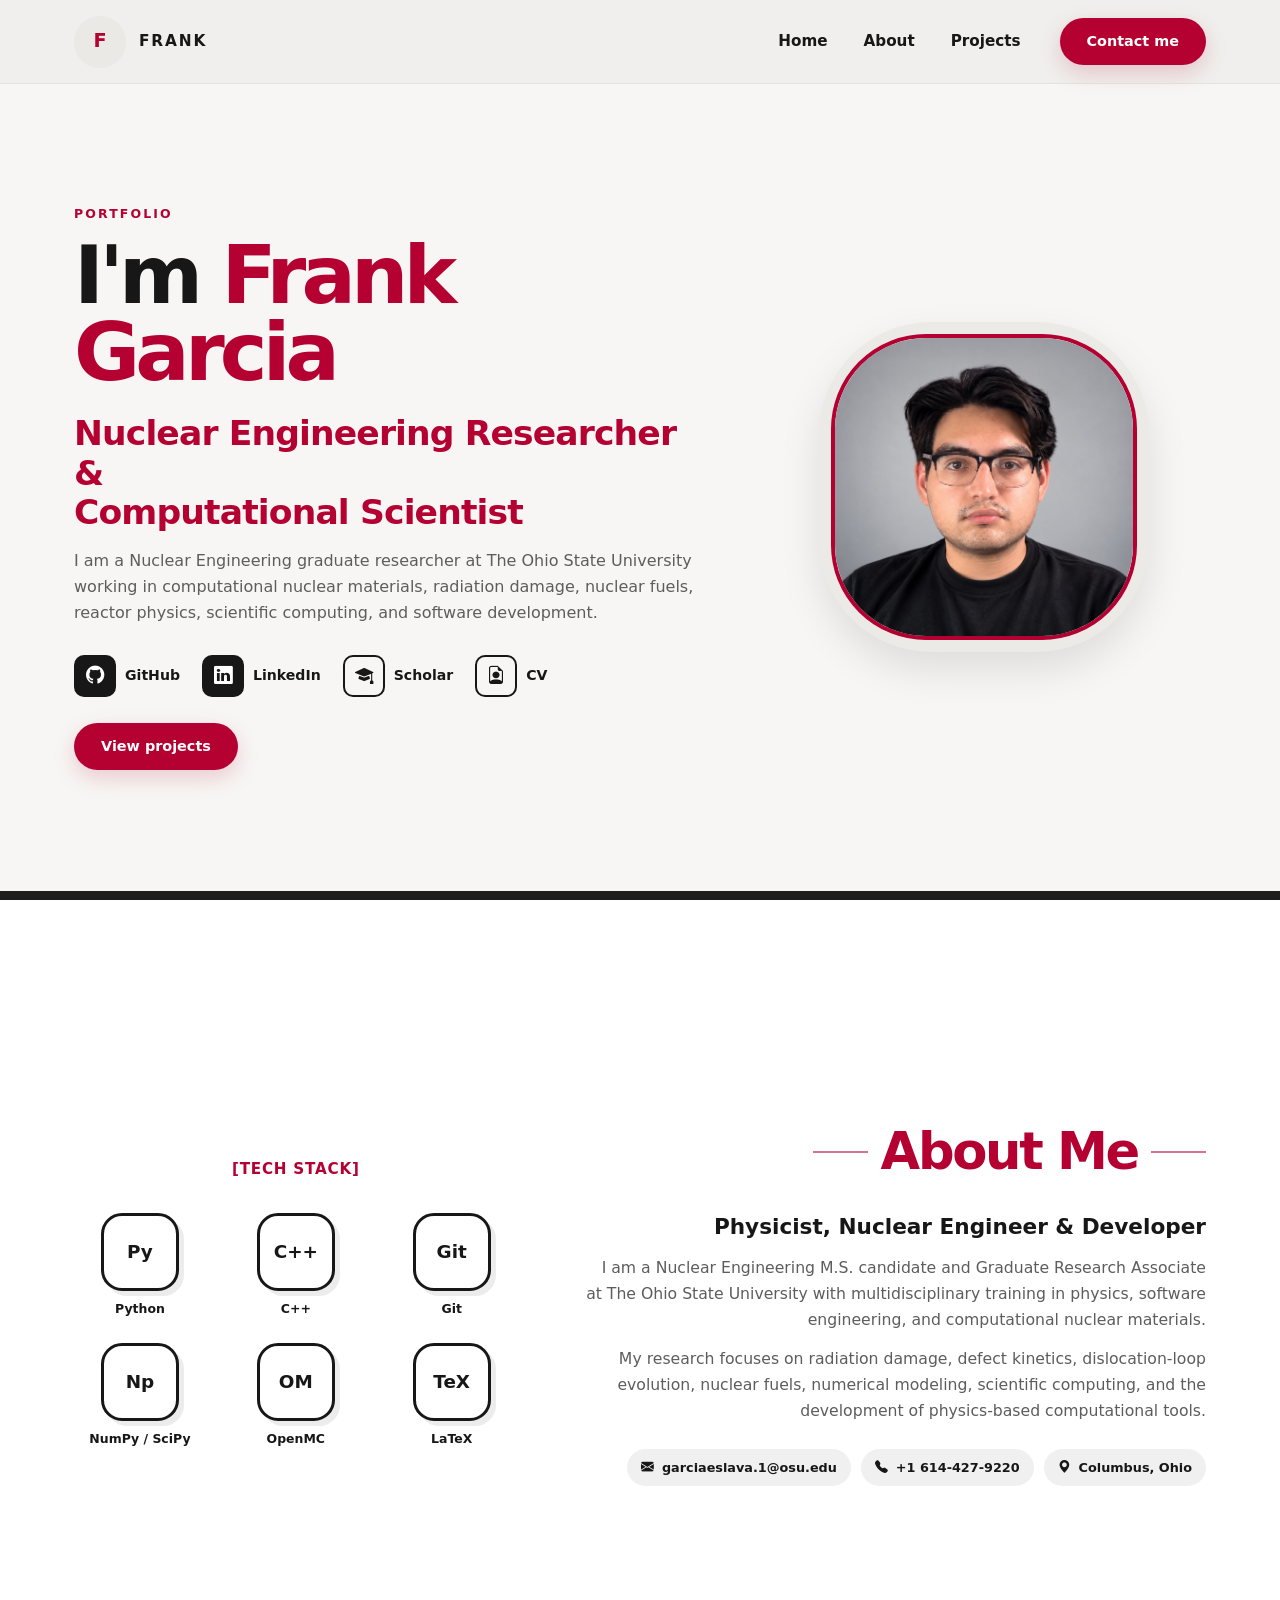
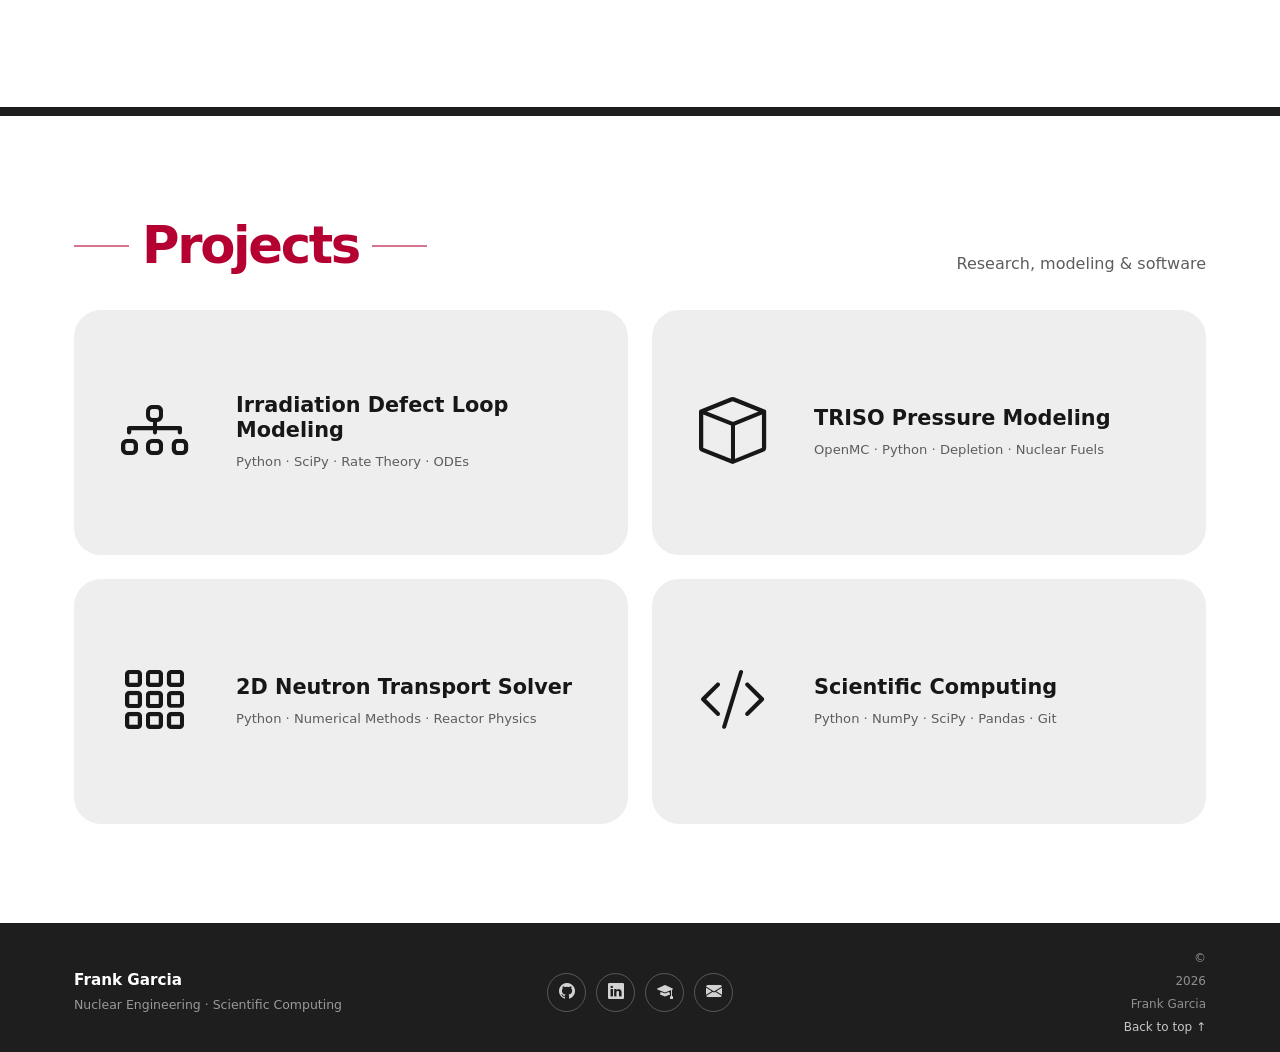
==== commit ab44c6a1: "Updated profile photo" ====
--- a/index.html
+++ b/index.html
@@ -360,226 +360,23 @@
       ================================================== -->
 
       <div class="col-lg-5">
-
         <div class="hero-visual">
 
-          <svg
-            class="research-avatar"
-            viewBox="0 0 500 500"
-            role="img"
-            aria-label="Researcher working with scientific computing"
-          >
-
-            <!-- Background -->
-            <circle
-              class="avatar-background"
-              cx="250"
-              cy="250"
-              r="208"
-            />
-
-
-            <!-- Atom decoration -->
-            <g class="avatar-line avatar-decoration">
-
-              <circle cx="100" cy="160" r="8"/>
-
-              <ellipse
-                cx="100"
-                cy="160"
-                rx="52"
-                ry="18"
-              />
-
-              <ellipse
-                cx="100"
-                cy="160"
-                rx="52"
-                ry="18"
-                transform="rotate(60 100 160)"
-              />
-
-              <ellipse
-                cx="100"
-                cy="160"
-                rx="52"
-                ry="18"
-                transform="rotate(120 100 160)"
-              />
-
-            </g>
-
-
-            <!-- Lattice decoration -->
-            <g class="avatar-line avatar-decoration">
-
-              <line x1="375" y1="105" x2="420" y2="130"/>
-              <line x1="420" y1="130" x2="385" y2="165"/>
-              <line x1="385" y1="165" x2="350" y2="132"/>
-              <line x1="350" y1="132" x2="375" y2="105"/>
-
-              <circle cx="375" cy="105" r="6"/>
-              <circle cx="420" cy="130" r="6"/>
-              <circle cx="385" cy="165" r="6"/>
-              <circle cx="350" cy="132" r="6"/>
-
-            </g>
-
-
-            <!-- Body -->
-            <path
-              class="avatar-primary"
-              d="
-                M145 405
-                C150 315 188 265 250 265
-                C312 265 350 315 355 405
-                Z
-              "
-            />
-
-
-            <!-- Head -->
-            <circle
-              class="avatar-face"
-              cx="250"
-              cy="195"
-              r="67"
-            />
-
-
-            <!-- Hair -->
-            <path
-              class="avatar-primary"
-              d="
-                M186 187
-                C188 120 221 103 253 103
-                C291 103 319 127 316 188
-                C295 164 275 156 251 156
-                C229 156 208 164 186 187
-                Z
-              "
-            />
-
-
-            <!-- Ears -->
-            <circle
-              class="avatar-face"
-              cx="188"
-              cy="199"
-              r="13"
-            />
-
-            <circle
-              class="avatar-face"
-              cx="312"
-              cy="199"
-              r="13"
-            />
-
-
-            <!-- Glasses -->
-            <g class="avatar-line">
-
-              <rect
-                x="207"
-                y="185"
-                width="34"
-                height="23"
-                rx="10"
-              />
-
-              <rect
-                x="259"
-                y="185"
-                width="34"
-                height="23"
-                rx="10"
-              />
-
-              <line
-                x1="241"
-                y1="195"
-                x2="259"
-                y2="195"
-              />
-
-            </g>
-
-
-            <!-- Face -->
-            <g class="avatar-line">
-
-              <path
-                d="M236 225 Q250 235 264 225"
-              />
-
-            </g>
-
-
-            <!-- Laptop -->
-            <g>
-
-              <rect
-                class="avatar-laptop"
-                x="245"
-                y="318"
-                width="145"
-                height="88"
-                rx="10"
-              />
-
-
-              <!-- atom on laptop -->
-              <g class="avatar-line avatar-small-atom">
-
-                <circle
-                  cx="318"
-                  cy="359"
-                  r="5"
-                />
-
-                <ellipse
-                  cx="318"
-                  cy="359"
-                  rx="28"
-                  ry="10"
-                />
-
-                <ellipse
-                  cx="318"
-                  cy="359"
-                  rx="28"
-                  ry="10"
-                  transform="rotate(60 318 359)"
-                />
-
-                <ellipse
-                  cx="318"
-                  cy="359"
-                  rx="28"
-                  ry="10"
-                  transform="rotate(120 318 359)"
-                />
-
-              </g>
-
-
-              <rect
-                class="avatar-primary"
-                x="230"
-                y="405"
-                width="178"
-                height="12"
-                rx="6"
-              />
-
-            </g>
-
-
-          </svg>
+          <div class="profile-shell">
+
+            <div class="profile-ring">
+
+              <img
+                src="assets/frank-profile.jpeg"
+                alt="Frank Garcia"
+                class="profile-photo"
+              >
+
+            </div>
+
+          </div>
 
         </div>
-
       </div>
 
 
--- a/styles.css
+++ b/styles.css
@@ -1936,4 +1936,149 @@
 
   }
 
+}
+
+/* ==========================================================
+   FINAL PROFILE PHOTO OVERRIDE
+   KEEP AT THE VERY END OF styles.css
+========================================================== */
+
+.hero-visual {
+  display: flex !important;
+  justify-content: center !important;
+  align-items: center !important;
+
+  width: 100% !important;
+  height: auto !important;
+
+  position: static !important;
+
+  overflow: visible !important;
+}
+
+
+/* fixed-size outer frame */
+.hero-visual .profile-shell {
+  display: block !important;
+
+  position: relative !important;
+
+  width: 330px !important;
+  height: 330px !important;
+
+  min-width: 330px !important;
+  max-width: 330px !important;
+
+  min-height: 330px !important;
+  max-height: 330px !important;
+
+  flex: 0 0 330px !important;
+
+  margin: 0 auto !important;
+
+  padding: 12px !important;
+
+  background: #eceae7 !important;
+
+  border-radius: 34% !important;
+
+  box-shadow:
+    0 18px 40px rgba(0, 0, 0, 0.10) !important;
+
+  overflow: hidden !important;
+}
+
+
+/* inner burgundy frame */
+.hero-visual .profile-ring {
+  display: block !important;
+
+  position: relative !important;
+
+  width: 100% !important;
+  height: 100% !important;
+
+  overflow: hidden !important;
+
+  border: 4px solid var(--accent) !important;
+
+  border-radius: 31% !important;
+
+  background: white !important;
+}
+
+
+/* actual image */
+.hero-visual .profile-ring .profile-photo {
+  display: block !important;
+
+  position: static !important;
+
+  inset: auto !important;
+
+  top: auto !important;
+  right: auto !important;
+  bottom: auto !important;
+  left: auto !important;
+
+  width: 100% !important;
+  height: 100% !important;
+
+  min-width: 0 !important;
+  min-height: 0 !important;
+
+  max-width: 100% !important;
+  max-height: 100% !important;
+
+  margin: 0 !important;
+  padding: 0 !important;
+
+  object-fit: cover !important;
+  object-position: center center !important;
+
+  border-radius: 27% !important;
+
+  transform: none !important;
+
+  float: none !important;
+}
+
+
+/* Tablet */
+@media (max-width: 991px) {
+
+  .hero-visual .profile-shell {
+    width: 300px !important;
+    height: 300px !important;
+
+    min-width: 300px !important;
+    max-width: 300px !important;
+
+    min-height: 300px !important;
+    max-height: 300px !important;
+
+    flex-basis: 300px !important;
+  }
+
+}
+
+
+/* Mobile */
+@media (max-width: 767px) {
+
+  .hero-visual .profile-shell {
+    width: 250px !important;
+    height: 250px !important;
+
+    min-width: 250px !important;
+    max-width: 250px !important;
+
+    min-height: 250px !important;
+    max-height: 250px !important;
+
+    flex-basis: 250px !important;
+
+    padding: 9px !important;
+  }
+
 }
